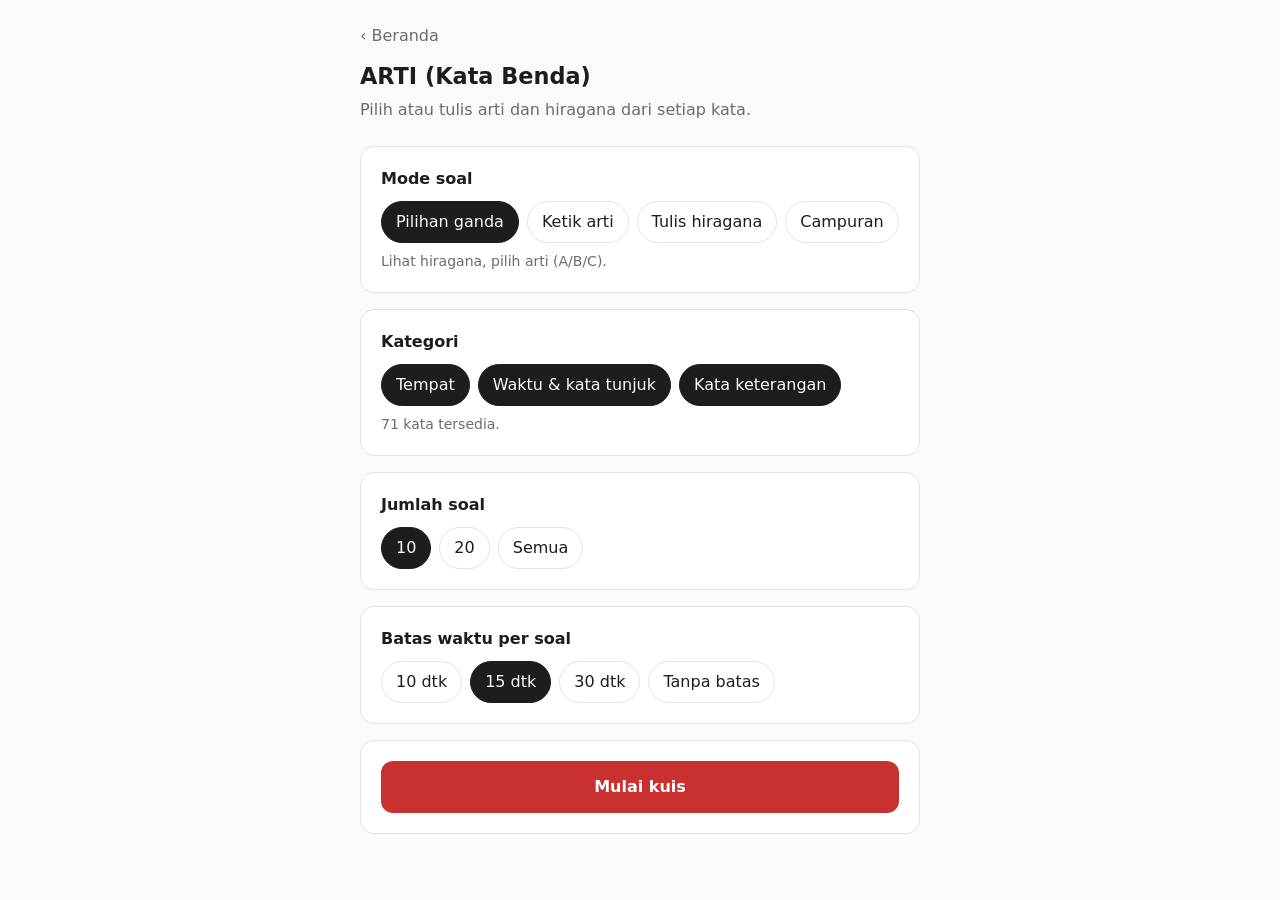
==== arti-kata-benda.html @ 3786a2e2 "Add files via upload" ====
<!DOCTYPE html>
<html lang="id">
<head>
<meta charset="utf-8">
<meta name="viewport" content="width=device-width, initial-scale=1">
<title>ARTI (Kata Benda) – Kosakata Jepang</title>
<meta name="description" content="Kuis kosakata bahasa Jepang (meishi): pilih arti yang benar, A/B/C.">
<style>
:root{--bg:#fafaf8;--surface:#fff;--ink:#1d1d1f;--mute:#6b6b70;--line:#e3e3df;--accent:#c8312f;--accent-ink:#fff;--ok:#1f7a4d;--okbg:#e5f4ec;--bad:#b3261e;--badbg:#fbe9e7}
@media (prefers-color-scheme:dark){:root{--bg:#141415;--surface:#1d1d1f;--ink:#f1f1ee;--mute:#9a9aa0;--line:#2e2e32;--accent:#e5584f;--accent-ink:#141415;--ok:#6fd3a2;--okbg:#17302457;--bad:#ff8a80;--badbg:#3a1b1a80}}
*{box-sizing:border-box}
html,body{margin:0}
body{background:var(--bg);color:var(--ink);font:16px/1.5 system-ui,-apple-system,"Segoe UI","Noto Sans JP","Hiragino Sans",sans-serif;min-height:100vh;display:flex;justify-content:center;padding:24px 16px}
main{width:100%;max-width:560px}
h1{font-size:1.4rem;margin:0 0 4px}
.sub{color:var(--mute);margin:0 0 24px}
.card{background:var(--surface);border:1px solid var(--line);border-radius:14px;padding:20px}
.card+.card{margin-top:16px}
h2{font-size:1rem;margin:0 0 10px}
.chips{display:flex;flex-wrap:wrap;gap:8px}
.chip{border:1px solid var(--line);background:transparent;color:var(--ink);border-radius:999px;padding:8px 14px;font:inherit;cursor:pointer}
.chip[aria-pressed=true]{background:var(--ink);color:var(--bg);border-color:var(--ink)}
button:focus-visible{outline:3px solid var(--accent);outline-offset:2px}
.btn{width:100%;border:0;border-radius:12px;padding:14px;font:inherit;font-weight:600;background:var(--accent);color:var(--accent-ink);cursor:pointer}
.btn.ghost{background:transparent;color:var(--ink);border:1px solid var(--line);margin-top:10px}
.btn:disabled{opacity:.4;cursor:not-allowed}
.hint{color:var(--mute);font-size:.875rem;margin:8px 0 0}
.hud{display:flex;justify-content:space-between;color:var(--mute);font-size:.9rem;margin-bottom:8px;font-variant-numeric:tabular-nums}
.bar{height:6px;background:var(--line);border-radius:3px;overflow:hidden;margin-bottom:20px}
.bar i{display:block;height:100%;width:100%;background:var(--accent);transform-origin:left;transition:transform .25s linear}
.q{font-size:2.6rem;line-height:1.25;text-align:center;margin:16px 0 28px;font-weight:600;word-break:keep-all}
.q small{display:block;font-size:.85rem;font-weight:400;color:var(--mute);margin-bottom:4px}
.opts{display:grid;gap:10px}
.opt{display:flex;gap:12px;align-items:center;text-align:left;border:1px solid var(--line);background:var(--surface);color:var(--ink);border-radius:12px;padding:14px;font:inherit;cursor:pointer}
.opt b{flex:none;width:28px;height:28px;border-radius:50%;border:1px solid var(--line);display:grid;place-items:center;font-size:.85rem}
.opt:hover:not(:disabled){border-color:var(--ink)}
.opt.ok{background:var(--okbg);border-color:var(--ok)}
.opt.bad{background:var(--badbg);border-color:var(--bad)}
.opt:disabled{cursor:default}
.fb{min-height:1.5em;margin:14px 0 0;text-align:center;font-weight:600}
.score{font-size:3.2rem;font-weight:700;text-align:center;margin:0}
.stats{display:flex;justify-content:center;gap:20px;color:var(--mute);margin:4px 0 20px;flex-wrap:wrap}
.rv{list-style:none;margin:0;padding:0}
.rv li{padding:10px 0;border-top:1px solid var(--line);display:grid;grid-template-columns:auto 1fr;gap:4px 14px}
.rv li:first-child{border-top:0}
.rv .jp{font-size:1.25rem;font-weight:600}
.rv .no{color:var(--bad)}.rv .yes{color:var(--ok)}
.rv .no,.rv .yes{font-size:.9rem;grid-column:2}
.inp{width:100%;border:1px solid var(--line);background:var(--surface);color:var(--ink);border-radius:12px;padding:14px;font:inherit;font-size:1.15rem;text-align:center}
.inp:focus-visible{outline:3px solid var(--accent);outline-offset:2px}
.inp.ok{border-color:var(--ok);background:var(--okbg)}
.inp.bad{border-color:var(--bad);background:var(--badbg)}
.row{display:grid;grid-template-columns:2fr 1fr;gap:10px;margin-top:10px}
.row .btn{margin-top:0}
.q.sm{font-size:1.7rem}
.rd{text-align:center;color:var(--mute);margin:6px 0 0}
.rd b{color:var(--ink);font-size:1.2rem;margin-right:6px}
.back{display:inline-block;color:var(--mute);text-decoration:none;margin-bottom:12px}
.back:hover{color:var(--ink)}
.back:focus-visible{outline:3px solid var(--accent);outline-offset:2px;border-radius:4px}
.hide{display:none!important}
@media (prefers-reduced-motion:reduce){.bar i{transition:none}}
</style>
</head>
<body>
<main>
  <a class="back" href="index.html">‹ Beranda</a>
  <h1>ARTI (Kata Benda)</h1>
  <p class="sub">Pilih atau tulis arti dan hiragana dari setiap kata.</p>

  <section id="menu">
    <div class="card">
      <h2>Mode soal</h2>
      <div class="chips" id="modes"></div>
      <p class="hint" id="modeHint"></p>
    </div>
    <div class="card">
      <h2>Kategori</h2>
      <div class="chips" id="cats"></div>
      <p class="hint" id="catHint"></p>
    </div>
    <div class="card">
      <h2>Jumlah soal</h2>
      <div class="chips" id="counts"></div>
    </div>
    <div class="card">
      <h2>Batas waktu per soal</h2>
      <div class="chips" id="times"></div>
    </div>
    <div class="card"><button class="btn" id="start">Mulai kuis</button></div>
  </section>

  <section id="quiz" class="hide">
    <div class="hud"><span id="prog"></span><span id="tm"></span><span id="sc"></span></div>
    <div class="bar" aria-hidden="true"><i id="bar"></i></div>
    <div class="card">
      <div class="q" id="q"></div>
      <div class="opts" id="opts"></div>
      <div id="typed" class="hide">
        <input class="inp" id="ans" type="text" autocomplete="off" autocapitalize="off" autocorrect="off" spellcheck="false" aria-label="Jawabanmu">
        <div class="row"><button class="btn" id="check">Periksa</button><button class="btn ghost" id="skip">Tidak tahu</button></div>
      </div>
      <p class="fb" id="fb" aria-live="polite"></p>
      <p class="rd" id="rd"></p>
      <button class="btn hide" id="next">Lanjut</button>
    </div>
    <p class="hint" style="text-align:center">Pilihan ganda: tekan A / B / C. Soal ketik: tekan Enter untuk memeriksa.</p>
  </section>

  <section id="result" class="hide">
    <div class="card">
      <p class="score" id="rs"></p>
      <div class="stats" id="rstats"></div>
      <button class="btn" id="retryWrong">Ulangi soal yang salah</button>
      <button class="btn ghost" id="again">Main lagi dengan pengaturan sama</button>
      <button class="btn ghost" id="toMenu">Kembali ke menu</button>
    </div>
    <div class="card" id="rvCard"><h2>Review jawaban salah</h2><ul class="rv" id="rv"></ul></div>
  </section>
</main>

<script>
// kategori|hiragana|ejaan|arti
const RAW=`T|うえ|ue|Atas
T|えき|eki|Stasiun
T|した|shita|Bawah
T|なか|naka|Tengah / dalam
T|そと|soto|Luar
T|ちかく|chikaku|Dekat
T|うけつけ|uketsuke|Resepsionis / meja penerimaan
T|うち|uchi|Rumah
T|くに|kuni|Negara
T|いま|ima|Ruang keluarga / ruang tamu
T|まえ|mae|Depan
T|うしろ|ushiro|Belakang
T|となり|tonari|Samping / sebelah
T|うみ|umi|Laut
T|みせ|mise|Toko
T|ところ|tokoro|Tempat
T|まち|machi|Kota
T|やま|yama|Gunung
T|かわ|kawa|Sungai
T|かんこく|Kankoku|Korea
T|にわ|niwa|Halaman
T|みぎ|migi|Kanan
T|ひだり|hidari|Kiri
T|あいだ|aida|Antara
T|だいどころ|daidokoro|Dapur
T|かいぎしつ|kaigishitsu|Ruang rapat
T|だいがく|daigaku|Universitas
T|がいこく|gaikoku|Luar negeri / negara asing
T|くうこう|kuukou|Bandara
T|こうえん|kouen|Taman
T|ぎんこう|ginkou|Bank
T|きっさてん|kissaten|Kafe
T|がっこう|gakkou|Sekolah
T|ゆうびんきょく|yuubinkyoku|Kantor pos
T|じゅうしょ|juusho|Alamat
T|としょかん|toshokan|Perpustakaan
T|びじゅつかん|bijutsukan|Museum seni
T|ちゅうごく|Chuugoku|Tiongkok / China
T|きょうしつ|kyoushitsu|Ruang kelas
T|しょくどう|shokudou|Kantin
T|びょういん|byouin|Rumah sakit
T|じむしょ|jimusho|Kantor
T|かいしゃ|kaisha|Perusahaan
W|ここ / そこ / あそこ|koko / soko / asoko|Di sini / di situ / di sana
W|こちら / そちら / あちら / どちら|kochira / sochira / achira / dochira|Sebelah sini / situ / sana / mana (sopan)
W|この / その / あの|kono / sono / ano|Ini / itu / itu yang jauh (diikuti kata benda)
W|これ / それ / あれ|kore / sore / are|Ini / itu / itu yang jauh (berdiri sendiri)
W|じかん|jikan|Waktu
W|あさ|asa|Pagi
W|ひる|hiru|Siang
W|よる（ばん）|yoru (ban)|Malam
W|けさ|kesa|Tadi pagi
W|こんばん|konban|Malam ini
W|おととい|ototoi|Kemarin lusa
W|きのう|kinou|Kemarin
W|きょう|kyou|Hari ini
W|あした|ashita|Besok
W|あさって|asatte|Besok lusa
W|せんしゅう|senshuu|Minggu lalu
W|こんしゅう|konshuu|Minggu ini
W|らいしゅう|raishuu|Minggu depan
W|せんげつ|sengetsu|Bulan lalu
W|こんげつ|kongetsu|Bulan ini
W|らいげつ|raigetsu|Bulan depan
W|きょねん|kyonen|Tahun lalu
W|ことし|kotoshi|Tahun ini
W|らいねん|rainen|Tahun depan
W|まいあさ|maiasa|Setiap pagi
W|まいばん|maiban|Setiap malam
W|まいにち|mainichi|Setiap hari
K|すこし|sukoshi|Sedikit`;
const CATS={T:'Tempat',W:'Waktu & kata tunjuk',K:'Kata keterangan'};
const ALL=RAW.split('\n').map(l=>{const [c,jp,rm,id]=l.split('|');return{c,jp,rm,id}});
const $=s=>document.querySelector(s);
const shuffle=a=>{a=a.slice();for(let i=a.length-1;i>0;i--){const j=Math.random()*(i+1)|0;[a[i],a[j]]=[a[j],a[i]]}return a};

const cfg={cats:new Set(['T','W','K']),count:10,time:15,mode:'mc'};
const MH={mc:'Lihat hiragana, pilih arti (A/B/C).',id:'Lihat hiragana, ketik artinya. Salah ketik satu huruf masih diterima. Waktu soal 2×.',jp:'Lihat arti, tulis hiragananya. Ketik romaji, otomatis berubah jadi hiragana. Waktu soal 2×.',mix:'Ketiga jenis soal diacak. Soal ketik mendapat waktu 2×.'};
// ==== helpers ====
const KT={};
(()=>{const R={k:'かきくけこ',s:'さしすせそ',t:'たちつてと',n:'なにぬねの',h:'はひふへほ',m:'まみむめも',r:'らりるれろ',g:'がぎぐげご',z:'ざじずぜぞ',d:'だぢづでど',b:'ばびぶべぼ',p:'ぱぴぷぺぽ',y:'や-ゆ-よ',w:'わ---を'};
'aiueo'.split('').forEach((v,x)=>KT[v]='あいうえお'[x]);
for(const c in R)[...R[c]].forEach((ch,x)=>{if(ch!=='-')KT[c+'aiueo'[x]]=ch});
const Y={ky:'き',gy:'ぎ',ny:'に',hy:'ひ',my:'み',ry:'り',by:'び',py:'ぴ',sh:'し',ch:'ち',j:'じ',sy:'し',ty:'ち',zy:'じ',jy:'じ',cy:'ち'};
for(const c in Y)[['a','ゃ'],['u','ゅ'],['o','ょ']].forEach(([v,m])=>KT[c+v]=Y[c]+m);
Object.assign(KT,{shi:'し',chi:'ち',tsu:'つ',fu:'ふ',ji:'じ'});})();
function toKana(s,final){
  s=s.toLowerCase();let out='',i=0;
  while(i<s.length){
    const c=s[i],nx=s[i+1];
    if(!/[a-z]/.test(c)){out+=c;i++;continue}
    if(nx===c&&!'aiueon'.includes(c)){out+='っ';i++;continue}
    if(c==='n'){
      if(nx==='n'){out+='ん';i+=2;continue}
      if(nx&&!'aiueoy'.includes(nx)){out+='ん';i++;continue}
      if(!nx&&final){out+='ん';i++;continue}
    }
    let m=null;
    for(let L=3;L>=1;L--){const k=s.substr(i,L);if(KT[k]){m=[k,KT[k]];break}}
    if(m){out+=m[1];i+=m[0].length}else{out+=c;i++}
  }
  return out;
}
const nId=s=>s.toLowerCase().replace(/\(.*?\)/g,' ').replace(/[^a-z0-9]+/g,' ').trim();
const lev=(a,b)=>{const d=Array.from({length:a.length+1},(_,i)=>[i]);for(let j=1;j<=b.length;j++)d[0][j]=j;for(let i=1;i<=a.length;i++)for(let j=1;j<=b.length;j++)d[i][j]=Math.min(d[i-1][j]+1,d[i][j-1]+1,d[i-1][j-1]+(a[i-1]===b[j-1]?0:1));return d[a.length][b.length]};
const okId=(raw,w)=>{const g=nId(raw);if(!g)return false;const c=[nId(w.id),...w.id.split('/').map(nId)].filter(Boolean);return c.some(x=>x===g||(x.length>=5&&lev(x,g)<=1))};
const okJp=(raw,w)=>{const g=raw.replace(/[\s\/／（）()]/g,'');if(!g)return false;const c=[w.jp.replace(/[\s\/／（）()]/g,''),...w.jp.split(/[\s\/／（）()]+/).filter(Boolean)];return c.includes(g)};
// ==== end helpers ====
let deck=[],i=0,score=0,wrong=[],locked=false,timer=null,left=0,t0=0,qStart=0,lastDeck=[];

function chips(el,items,isSel,onClick){
  el.innerHTML='';
  items.forEach(([k,label])=>{
    const b=document.createElement('button');b.className='chip';b.textContent=label;
    b.setAttribute('aria-pressed',isSel(k));
    b.onclick=()=>{onClick(k);renderMenu()};el.appendChild(b);
  });
}
function pool(){return ALL.filter(w=>cfg.cats.has(w.c))}
function renderMenu(){
  chips($('#modes'),[['mc','Pilihan ganda'],['id','Ketik arti'],['jp','Tulis hiragana'],['mix','Campuran']],k=>cfg.mode===k,k=>cfg.mode=k);
  $('#modeHint').textContent=MH[cfg.mode];
  chips($('#cats'),Object.entries(CATS),k=>cfg.cats.has(k),k=>{
    cfg.cats.has(k)?cfg.cats.delete(k):cfg.cats.add(k);
  });
  chips($('#counts'),[[10,'10'],[20,'20'],[0,'Semua']],k=>cfg.count===k,k=>cfg.count=k);
  chips($('#times'),[[10,'10 dtk'],[15,'15 dtk'],[30,'30 dtk'],[0,'Tanpa batas']],k=>cfg.time===k,k=>cfg.time=k);
  const n=pool().length;
  $('#catHint').textContent=n?`${n} kata tersedia.`:'Pilih minimal satu kategori.';
  $('#start').disabled=!n;
}
function show(id){['menu','quiz','result'].forEach(s=>$('#'+s).classList.toggle('hide',s!==id))}

function buildDeck(){
  const p=shuffle(pool());
  return cfg.count?p.slice(0,cfg.count):p;
}
function begin(d){
  deck=d;lastDeck=d;i=0;score=0;wrong=[];t0=Date.now();
  show('quiz');ask();
}
const TYPES={mc:['mc'],id:['id'],jp:['jp'],mix:['mc','id','jp']};
let curType='mc';
function ask(){
  locked=false;const w=deck[i];
  const ts=TYPES[cfg.mode];curType=ts[Math.random()*ts.length|0];
  $('#prog').textContent=`Soal ${i+1}/${deck.length}`;
  $('#sc').textContent=`Skor ${score}`;
  const q=$('#q');q.classList.toggle('sm',curType==='jp');
  const lab={mc:'Apa arti kata ini?',id:'Ketik artinya dalam bahasa Indonesia',jp:'Tulis dalam hiragana (ketik romaji, otomatis jadi kana)'}[curType];
  q.innerHTML=`<small>${lab}</small><span></span>`;q.lastChild.textContent=curType==='jp'?w.id:w.jp;
  $('#fb').textContent='';$('#fb').style.color='';$('#rd').textContent='';
  $('#next').classList.add('hide');
  const box=$('#opts'),inp=$('#ans');
  box.innerHTML='';box.classList.toggle('hide',curType!=='mc');$('#typed').classList.toggle('hide',curType==='mc');
  if(curType==='mc'){
    const others=shuffle(ALL.filter(x=>x.id!==w.id)).slice(0,2);
    shuffle([w,...others]).forEach((o,k)=>{
      const b=document.createElement('button');b.className='opt';
      b.innerHTML=`<b>${'ABC'[k]}</b><span></span>`;b.lastChild.textContent=o.id;
      b.onclick=()=>answer(b,o.id===w.id);b.dataset.ok=o.id===w.id;box.appendChild(b);
    });
  }else{
    inp.value='';inp.disabled=false;inp.className='inp';inp.lang=curType==='jp'?'ja':'id';
    $('#check').disabled=false;$('#skip').disabled=false;inp.focus();
  }
  startTimer();
}
function startTimer(){
  clearInterval(timer);qStart=Date.now();
  const bar=$('#bar'),T=cfg.time?cfg.time*(curType==='mc'?1:2):0;
  bar.style.transition='none';bar.style.transform='scaleX(1)';
  if(!T){$('#tm').textContent='';return}
  left=T;$('#tm').textContent=`${left} dtk`;
  requestAnimationFrame(()=>requestAnimationFrame(()=>{bar.style.transition=`transform ${T}s linear`;bar.style.transform='scaleX(0)'}));
  timer=setInterval(()=>{left--;$('#tm').textContent=`${Math.max(left,0)} dtk`;if(left<=0){clearInterval(timer);answer(null,false,true)}},1000);
}
function check(skip){
  if(locked)return;const w=deck[i],inp=$('#ans');
  const raw=curType==='jp'?toKana(inp.value,true):inp.value;
  if(curType==='jp')inp.value=raw;
  answer(null,!skip&&(curType==='jp'?okJp(raw,w):okId(raw,w)),false,skip?'':raw);
}
function answer(btn,ok,timeout,given){
  if(locked)return;locked=true;clearInterval(timer);
  const bar=$('#bar');bar.style.transform=getComputedStyle(bar).transform;bar.style.transition='none';
  const w=deck[i],typed=curType!=='mc';
  const g=given!==undefined?given:(btn?btn.lastChild.textContent:(typed?$('#ans').value:''));
  document.querySelectorAll('.opt').forEach(o=>{o.disabled=true;if(o.dataset.ok==='true')o.classList.add('ok')});
  if(typed){const inp=$('#ans');inp.disabled=true;inp.classList.add(ok?'ok':'bad');$('#check').disabled=true;$('#skip').disabled=true}
  const fb=$('#fb');
  if(ok){score++;fb.textContent='Benar!';fb.style.color='var(--ok)'}
  else{
    if(btn)btn.classList.add('bad');
    wrong.push({w,timeout:!!timeout,given:g,type:curType});
    fb.textContent=(timeout?'Waktu habis.':'Kurang tepat.')+(typed?` Jawaban: ${curType==='jp'?w.jp:w.id}`:'');fb.style.color='var(--bad)';
  }
  const rd=$('#rd');rd.innerHTML='<b></b><span></span>';rd.firstChild.textContent=w.jp;rd.lastChild.textContent=`Ejaan: ${w.rm} · Arti: ${w.id}`;
  $('#sc').textContent=`Skor ${score}`;
  const n=$('#next');n.textContent=i+1<deck.length?'Lanjut':'Lihat hasil';n.classList.remove('hide');n.focus();
}
function next(){ if(i+1<deck.length){i++;ask()}else finish() }
function finish(){
  clearInterval(timer);
  const pct=Math.round(score/deck.length*100),sec=Math.round((Date.now()-t0)/1000);
  $('#rs').textContent=`${score}/${deck.length}`;
  $('#rstats').innerHTML=`<span>Akurasi ${pct}%</span><span>Waktu ${Math.floor(sec/60)}m ${sec%60}d</span><span>Rata-rata ${(sec/deck.length).toFixed(1)} dtk/soal</span>`;
  const rv=$('#rv');rv.innerHTML='';
  wrong.forEach(({w,timeout,given})=>{
    const li=document.createElement('li');
    li.innerHTML='<span class="jp"></span><span class="yes"></span><span class="no"></span>';
    li.querySelector('.jp').textContent=w.jp;li.querySelector('.yes').dataset.rm=w.rm;li.querySelector('.yes').textContent=`${w.rm} · ${w.id}`;
    li.querySelector('.no').textContent=timeout?'Waktu habis':(given?`Jawabanmu: ${given}`:'Dilewati');
    rv.appendChild(li);
  });
  $('#rvCard').classList.toggle('hide',!wrong.length);
  $('#retryWrong').classList.toggle('hide',!wrong.length);
  show('result');
}
$('#start').onclick=()=>begin(buildDeck());
$('#next').onclick=next;
$('#retryWrong').onclick=()=>begin(shuffle(wrong.map(x=>x.w)));
$('#again').onclick=()=>begin(buildDeck());
$('#toMenu').onclick=()=>{show('menu')};
document.addEventListener('keydown',e=>{
  if($('#quiz').classList.contains('hide')||e.target.id==='ans')return;
  const k='abc'.indexOf(e.key.toLowerCase());
  if(curType==='mc'&&k>-1&&!locked){document.querySelectorAll('.opt')[k]?.click()}
  else if(e.key==='Enter'&&locked){e.preventDefault();next()}
});
$('#ans').addEventListener('keydown',e=>{if(e.key==='Enter'&&!e.isComposing){e.preventDefault();check()}});
$('#ans').addEventListener('input',e=>{if(curType!=='jp'||e.isComposing)return;const v=toKana(e.target.value);if(v!==e.target.value)e.target.value=v});
$('#check').onclick=()=>check();
$('#skip').onclick=()=>check(true);
renderMenu();
</script>
</body>
</html>
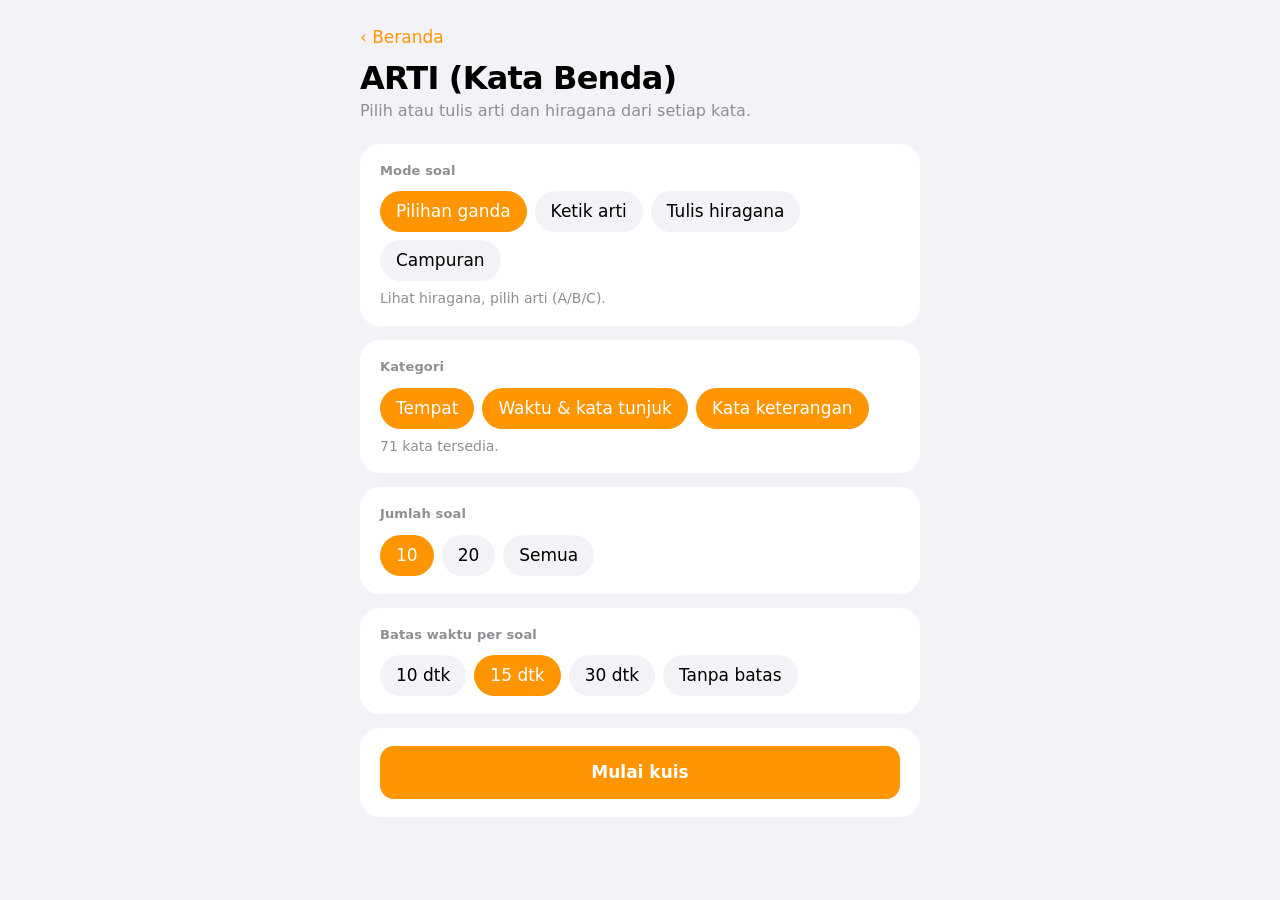
==== commit a19e98d4: "Update arti-kata-benda.html" ====
--- a/arti-kata-benda.html
+++ b/arti-kata-benda.html
@@ -2,7 +2,7 @@
 <html lang="id">
 <head>
 <meta charset="utf-8">
-<meta name="viewport" content="width=device-width, initial-scale=1">
+<meta name="viewport" content="width=device-width, initial-scale=1, viewport-fit=cover">
 <title>ARTI (Kata Benda) – Kosakata Jepang</title>
 <meta name="description" content="Kuis kosakata bahasa Jepang (meishi): pilih arti yang benar, A/B/C.">
 <style>
@@ -58,8 +58,61 @@
 .back{display:inline-block;color:var(--mute);text-decoration:none;margin-bottom:12px}
 .back:hover{color:var(--ink)}
 .back:focus-visible{outline:3px solid var(--accent);outline-offset:2px;border-radius:4px}
+.kbw{margin:8px 0 0;font-size:.85rem;color:var(--mute);text-align:center;min-height:1.3em}
+.kbw.warn{color:var(--bad);font-weight:600}
 .hide{display:none!important}
 @media (prefers-reduced-motion:reduce){.bar i{transition:none}}
+</style>
+<style>
+/* ===== Gaya iOS ===== */
+:root{--bg:#f2f2f7;--surface:#fff;--card:#fff;--ink:#000;--mute:#8e8e93;--line:rgba(60,60,67,.18);--fill:#f2f2f7;--accent:#ff9500;--accent-ink:#fff;--ok:#248a3d;--okbg:rgba(52,199,89,.16);--bad:#d70015;--badbg:rgba(255,59,48,.14);--ease:cubic-bezier(.32,.72,0,1)}
+@media (prefers-color-scheme:dark){:root{--bg:#000;--surface:#1c1c1e;--card:#1c1c1e;--ink:#fff;--mute:#8e8e93;--line:rgba(84,84,88,.6);--fill:#2c2c2e;--accent:#ff9f0a;--accent-ink:#fff;--ok:#30d158;--okbg:rgba(48,209,88,.2);--bad:#ff6961;--badbg:rgba(255,69,58,.22)}}
+body{font:17px/1.35 -apple-system,BlinkMacSystemFont,"SF Pro Text","Segoe UI","Noto Sans JP","Hiragino Sans",system-ui,sans-serif;-webkit-font-smoothing:antialiased;padding:max(20px,env(safe-area-inset-top)) 16px max(32px,env(safe-area-inset-bottom));-webkit-tap-highlight-color:transparent}
+h1{font-size:2rem;font-weight:700;letter-spacing:-.025em;line-height:1.1;animation:rise .7s var(--ease) both}
+.sub{font-size:1rem;margin-bottom:22px;animation:rise .7s var(--ease) .06s both}
+h2{font-size:.8125rem;font-weight:600;color:var(--mute);letter-spacing:.01em;margin:0 0 12px}
+h3{color:var(--mute)}
+.back{color:var(--accent);font-size:1.0625rem;margin-bottom:6px;padding:6px 0;transition:opacity .2s,transform .3s var(--ease)}
+.back:hover{color:var(--accent);opacity:.7}.back:active{opacity:.4;transform:translateX(-3px)}
+.card{border:0;border-radius:20px;padding:18px 20px;background:var(--card)}
+.card+.card{margin-top:14px}
+section:not(.hide){animation:rise .6s var(--ease) both}
+section:not(.hide)>.card{animation:rise .6s var(--ease) both}
+section:not(.hide)>.card:nth-child(2){animation-delay:.05s}section:not(.hide)>.card:nth-child(3){animation-delay:.1s}
+section:not(.hide)>.card:nth-child(4){animation-delay:.15s}section:not(.hide)>.card:nth-child(5){animation-delay:.2s}
+section:not(.hide)>.card:nth-child(6){animation-delay:.25s}section:not(.hide)>.card:nth-child(n+7){animation-delay:.3s}
+.chip{border:0;background:var(--fill);color:var(--ink);padding:9px 16px;font-weight:500;transition:background-color .25s,color .25s,transform .3s var(--ease)}
+.chip:active{transform:scale(.94)}
+.chip[aria-pressed=true]{background:var(--accent);color:var(--accent-ink);animation:pop .4s var(--ease)}
+a:focus-visible,button:focus-visible,.inp:focus-visible{outline:3px solid var(--accent);outline-offset:2px}
+.btn{border-radius:14px;padding:15px;font-weight:600;transition:transform .3s var(--ease),opacity .2s,background-color .2s}
+.btn:active:not(:disabled){transform:scale(.97);opacity:.85}
+.btn.ghost{background:color-mix(in srgb,var(--accent) 13%,transparent);color:var(--accent);border:0}
+.hint{color:var(--mute)}
+.hud{font-weight:500}
+.bar{height:5px;background:var(--fill);border-radius:3px}
+.bar i{border-radius:3px}
+.q{font-weight:700;letter-spacing:-.02em}
+.q.pop{animation:pop .45s var(--ease)}
+.inp{border:2px solid transparent;background:var(--fill);border-radius:14px;transition:border-color .2s,background-color .2s,box-shadow .2s}
+.inp:focus-visible{outline:0;border-color:var(--accent);box-shadow:0 0 0 4px color-mix(in srgb,var(--accent) 20%,transparent)}
+.inp.ok{border-color:var(--ok);background:var(--okbg);animation:pop .4s var(--ease)}
+.inp.bad{border-color:var(--bad);background:var(--badbg);animation:shake .45s}
+.cell{border:0;background:var(--fill);border-radius:12px}.cell.e{background:none}
+.pr,.rv li{border-color:var(--line)}
+.score{font-weight:700;letter-spacing:-.03em;animation:pop .6s var(--ease) both}
+.opt{border:2px solid transparent;background:var(--fill);border-radius:14px;padding:14px 16px;transition:transform .3s var(--ease),background-color .2s,border-color .2s}
+.opt b{border:0;background:var(--card);font-weight:600}
+.opt:hover:not(:disabled){border-color:transparent}
+.opt:active:not(:disabled){transform:scale(.97)}
+.opt.ok{background:var(--okbg);border-color:var(--ok);animation:pop .4s var(--ease)}
+.opt.bad{background:var(--badbg);border-color:var(--bad);animation:shake .45s}
+.fb{animation:fade .3s both}
+@keyframes rise{from{opacity:0;transform:translateY(18px)}to{opacity:1;transform:none}}
+@keyframes pop{0%{transform:scale(.88)}60%{transform:scale(1.04)}100%{transform:scale(1)}}
+@keyframes shake{0%,100%{transform:none}20%{transform:translateX(-7px)}40%{transform:translateX(6px)}60%{transform:translateX(-4px)}80%{transform:translateX(2px)}}
+@keyframes fade{from{opacity:0}to{opacity:1}}
+@media (prefers-reduced-motion:reduce){*,*::before,*::after{animation:none!important;transition:none!important}}
 </style>
 </head>
 <body>
@@ -98,6 +151,7 @@
       <div class="opts" id="opts"></div>
       <div id="typed" class="hide">
         <input class="inp" id="ans" type="text" autocomplete="off" autocapitalize="off" autocorrect="off" spellcheck="false" aria-label="Jawabanmu">
+        <p class="kbw" id="kbw" role="status"></p>
         <div class="row"><button class="btn" id="check">Periksa</button><button class="btn ghost" id="skip">Tidak tahu</button></div>
       </div>
       <p class="fb" id="fb" aria-live="polite"></p>
@@ -198,32 +252,8 @@
 const shuffle=a=>{a=a.slice();for(let i=a.length-1;i>0;i--){const j=Math.random()*(i+1)|0;[a[i],a[j]]=[a[j],a[i]]}return a};
 
 const cfg={cats:new Set(['T','W','K']),count:10,time:15,mode:'mc'};
-const MH={mc:'Lihat hiragana, pilih arti (A/B/C).',id:'Lihat hiragana, ketik artinya. Salah ketik satu huruf masih diterima. Waktu soal 2×.',jp:'Lihat arti, tulis hiragananya. Ketik romaji, otomatis berubah jadi hiragana. Waktu soal 2×.',mix:'Ketiga jenis soal diacak. Soal ketik mendapat waktu 2×.'};
+const MH={mc:'Lihat hiragana, pilih arti (A/B/C).',id:'Lihat hiragana, ketik artinya. Salah ketik satu huruf masih diterima. Waktu soal 2×.',jp:'Lihat arti, tulis hiragananya dengan keyboard bahasa Jepang. Waktu soal 2×.',mix:'Pilihan ganda dan ketik arti dulu, soal tulis hiragana dikelompokkan di akhir. Soal ketik mendapat waktu 2×.'};
 // ==== helpers ====
-const KT={};
-(()=>{const R={k:'かきくけこ',s:'さしすせそ',t:'たちつてと',n:'なにぬねの',h:'はひふへほ',m:'まみむめも',r:'らりるれろ',g:'がぎぐげご',z:'ざじずぜぞ',d:'だぢづでど',b:'ばびぶべぼ',p:'ぱぴぷぺぽ',y:'や-ゆ-よ',w:'わ---を'};
-'aiueo'.split('').forEach((v,x)=>KT[v]='あいうえお'[x]);
-for(const c in R)[...R[c]].forEach((ch,x)=>{if(ch!=='-')KT[c+'aiueo'[x]]=ch});
-const Y={ky:'き',gy:'ぎ',ny:'に',hy:'ひ',my:'み',ry:'り',by:'び',py:'ぴ',sh:'し',ch:'ち',j:'じ',sy:'し',ty:'ち',zy:'じ',jy:'じ',cy:'ち'};
-for(const c in Y)[['a','ゃ'],['u','ゅ'],['o','ょ']].forEach(([v,m])=>KT[c+v]=Y[c]+m);
-Object.assign(KT,{shi:'し',chi:'ち',tsu:'つ',fu:'ふ',ji:'じ'});})();
-function toKana(s,final){
-  s=s.toLowerCase();let out='',i=0;
-  while(i<s.length){
-    const c=s[i],nx=s[i+1];
-    if(!/[a-z]/.test(c)){out+=c;i++;continue}
-    if(nx===c&&!'aiueon'.includes(c)){out+='っ';i++;continue}
-    if(c==='n'){
-      if(nx==='n'){out+='ん';i+=2;continue}
-      if(nx&&!'aiueoy'.includes(nx)){out+='ん';i++;continue}
-      if(!nx&&final){out+='ん';i++;continue}
-    }
-    let m=null;
-    for(let L=3;L>=1;L--){const k=s.substr(i,L);if(KT[k]){m=[k,KT[k]];break}}
-    if(m){out+=m[1];i+=m[0].length}else{out+=c;i++}
-  }
-  return out;
-}
 const nId=s=>s.toLowerCase().replace(/\(.*?\)/g,' ').replace(/[^a-z0-9]+/g,' ').trim();
 const lev=(a,b)=>{const d=Array.from({length:a.length+1},(_,i)=>[i]);for(let j=1;j<=b.length;j++)d[0][j]=j;for(let i=1;i<=a.length;i++)for(let j=1;j<=b.length;j++)d[i][j]=Math.min(d[i-1][j]+1,d[i][j-1]+1,d[i-1][j-1]+(a[i-1]===b[j-1]?0:1));return d[a.length][b.length]};
 const okId=(raw,w)=>{const g=nId(raw);if(!g)return false;const c=[nId(w.id),...w.id.split('/').map(nId)].filter(Boolean);return c.some(x=>x===g||(x.length>=5&&lev(x,g)<=1))};
@@ -259,18 +289,18 @@
   return cfg.count?p.slice(0,cfg.count):p;
 }
 function begin(d){
-  deck=d;lastDeck=d;i=0;score=0;wrong=[];t0=Date.now();
+  deck=d;types=planTypes(d.length);lastDeck=d;i=0;score=0;wrong=[];t0=Date.now();
   show('quiz');ask();
 }
-const TYPES={mc:['mc'],id:['id'],jp:['jp'],mix:['mc','id','jp']};
-let curType='mc';
+let curType='mc',types=[];
+const planTypes=n=>{if(cfg.mode!=='mix')return Array(n).fill(cfg.mode);const nj=Math.round(n/3);return shuffle(Array.from({length:n-nj},(_,k)=>k%2?'id':'mc')).concat(Array(nj).fill('jp'))};
 function ask(){
   locked=false;const w=deck[i];
-  const ts=TYPES[cfg.mode];curType=ts[Math.random()*ts.length|0];
+  curType=types[i];
   $('#prog').textContent=`Soal ${i+1}/${deck.length}`;
   $('#sc').textContent=`Skor ${score}`;
   const q=$('#q');q.classList.toggle('sm',curType==='jp');
-  const lab={mc:'Apa arti kata ini?',id:'Ketik artinya dalam bahasa Indonesia',jp:'Tulis dalam hiragana (ketik romaji, otomatis jadi kana)'}[curType];
+  const lab={mc:'Apa arti kata ini?',id:'Ketik artinya dalam bahasa Indonesia',jp:'Tulis dalam hiragana (pakai keyboard bahasa Jepang)'}[curType];
   q.innerHTML=`<small>${lab}</small><span></span>`;q.lastChild.textContent=curType==='jp'?w.id:w.jp;
   $('#fb').textContent='';$('#fb').style.color='';$('#rd').textContent='';
   $('#next').classList.add('hide');
@@ -284,7 +314,7 @@
       b.onclick=()=>answer(b,o.id===w.id);b.dataset.ok=o.id===w.id;box.appendChild(b);
     });
   }else{
-    inp.value='';inp.disabled=false;inp.className='inp';inp.lang=curType==='jp'?'ja':'id';
+    inp.value='';inp.disabled=false;inp.className='inp';inp.lang=curType==='jp'?'ja':'id';kbNote(false);
     $('#check').disabled=false;$('#skip').disabled=false;inp.focus();
   }
   startTimer();
@@ -298,10 +328,17 @@
   requestAnimationFrame(()=>requestAnimationFrame(()=>{bar.style.transition=`transform ${T}s linear`;bar.style.transform='scaleX(0)'}));
   timer=setInterval(()=>{left--;$('#tm').textContent=`${Math.max(left,0)} dtk`;if(left<=0){clearInterval(timer);answer(null,false,true)}},1000);
 }
+const kbBad=v=>curType==='jp'?/[A-Za-z]/.test(v):/[^\x00-\x7f]/.test(v);
+function kbNote(warn){
+  const el=$('#kbw');el.classList.toggle('warn',!!warn);
+  el.textContent=curType==='jp'
+    ?(warn?'Terdeteksi huruf latin. Ganti keyboard ke bahasa Jepang, lalu ketik ulang.':'Pakai keyboard bahasa Jepang dan ketik dalam hiragana.')
+    :(warn?'Terdeteksi huruf Jepang. Ganti keyboard ke huruf latin, lalu ketik ulang.':'Pakai keyboard huruf latin (bukan keyboard Jepang).');
+}
 function check(skip){
   if(locked)return;const w=deck[i],inp=$('#ans');
-  const raw=curType==='jp'?toKana(inp.value,true):inp.value;
-  if(curType==='jp')inp.value=raw;
+  const raw=inp.value.trim();
+  if(!skip&&kbBad(raw)){kbNote(true);inp.focus();return}
   answer(null,!skip&&(curType==='jp'?okJp(raw,w):okId(raw,w)),false,skip?'':raw);
 }
 function answer(btn,ok,timeout,given){
@@ -351,11 +388,17 @@
   if(curType==='mc'&&k>-1&&!locked){document.querySelectorAll('.opt')[k]?.click()}
   else if(e.key==='Enter'&&locked){e.preventDefault();next()}
 });
-$('#ans').addEventListener('keydown',e=>{if(e.key==='Enter'&&!e.isComposing){e.preventDefault();check()}});
-$('#ans').addEventListener('input',e=>{if(curType!=='jp'||e.isComposing)return;const v=toKana(e.target.value);if(v!==e.target.value)e.target.value=v});
+$('#ans').addEventListener('keydown',e=>{if(e.key==='Enter'&&!e.isComposing&&e.keyCode!==229){e.preventDefault();check()}});
+$('#ans').addEventListener('input',e=>{if(!e.isComposing)kbNote(kbBad(e.target.value))});
+$('#ans').addEventListener('compositionend',e=>kbNote(kbBad(e.target.value)));
 $('#check').onclick=()=>check();
 $('#skip').onclick=()=>check(true);
 renderMenu();
 </script>
+<script>
+(function(){var q=document.getElementById('q');if(!q)return;
+new MutationObserver(function(){q.classList.remove('pop');void q.offsetWidth;q.classList.add('pop')}).observe(q,{childList:true,characterData:true,subtree:true});})();
+</script>
+
 </body>
 </html>
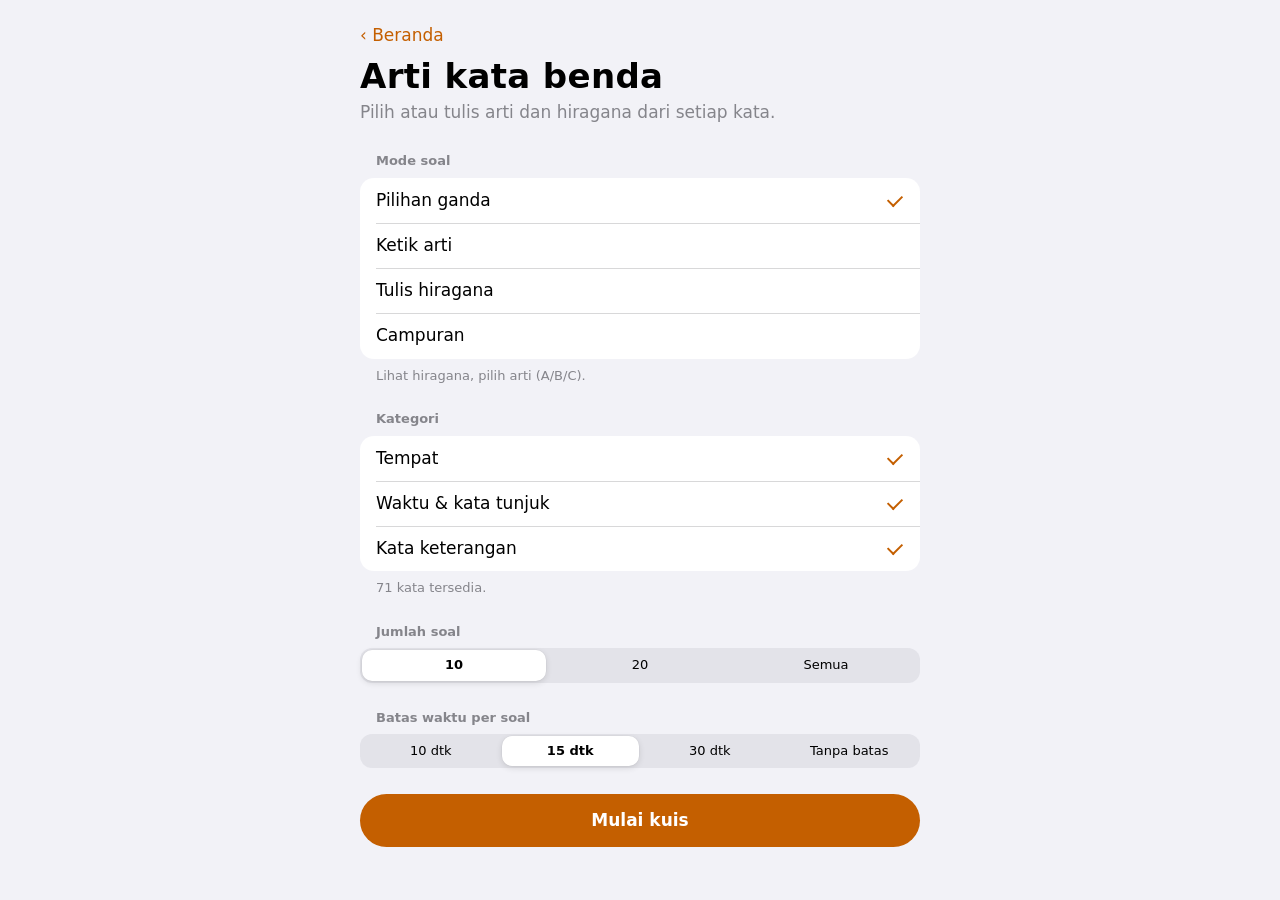
==== commit a76a184c: "Add files via upload" ====
--- a/arti-kata-benda.html
+++ b/arti-kata-benda.html
@@ -3,122 +3,17 @@
 <head>
 <meta charset="utf-8">
 <meta name="viewport" content="width=device-width, initial-scale=1, viewport-fit=cover">
-<title>ARTI (Kata Benda) – Kosakata Jepang</title>
+<title>Arti kata benda – Kosakata Jepang</title>
 <meta name="description" content="Kuis kosakata bahasa Jepang (meishi): pilih arti yang benar, A/B/C.">
-<style>
-:root{--bg:#fafaf8;--surface:#fff;--ink:#1d1d1f;--mute:#6b6b70;--line:#e3e3df;--accent:#c8312f;--accent-ink:#fff;--ok:#1f7a4d;--okbg:#e5f4ec;--bad:#b3261e;--badbg:#fbe9e7}
-@media (prefers-color-scheme:dark){:root{--bg:#141415;--surface:#1d1d1f;--ink:#f1f1ee;--mute:#9a9aa0;--line:#2e2e32;--accent:#e5584f;--accent-ink:#141415;--ok:#6fd3a2;--okbg:#17302457;--bad:#ff8a80;--badbg:#3a1b1a80}}
-*{box-sizing:border-box}
-html,body{margin:0}
-body{background:var(--bg);color:var(--ink);font:16px/1.5 system-ui,-apple-system,"Segoe UI","Noto Sans JP","Hiragino Sans",sans-serif;min-height:100vh;display:flex;justify-content:center;padding:24px 16px}
-main{width:100%;max-width:560px}
-h1{font-size:1.4rem;margin:0 0 4px}
-.sub{color:var(--mute);margin:0 0 24px}
-.card{background:var(--surface);border:1px solid var(--line);border-radius:14px;padding:20px}
-.card+.card{margin-top:16px}
-h2{font-size:1rem;margin:0 0 10px}
-.chips{display:flex;flex-wrap:wrap;gap:8px}
-.chip{border:1px solid var(--line);background:transparent;color:var(--ink);border-radius:999px;padding:8px 14px;font:inherit;cursor:pointer}
-.chip[aria-pressed=true]{background:var(--ink);color:var(--bg);border-color:var(--ink)}
-button:focus-visible{outline:3px solid var(--accent);outline-offset:2px}
-.btn{width:100%;border:0;border-radius:12px;padding:14px;font:inherit;font-weight:600;background:var(--accent);color:var(--accent-ink);cursor:pointer}
-.btn.ghost{background:transparent;color:var(--ink);border:1px solid var(--line);margin-top:10px}
-.btn:disabled{opacity:.4;cursor:not-allowed}
-.hint{color:var(--mute);font-size:.875rem;margin:8px 0 0}
-.hud{display:flex;justify-content:space-between;color:var(--mute);font-size:.9rem;margin-bottom:8px;font-variant-numeric:tabular-nums}
-.bar{height:6px;background:var(--line);border-radius:3px;overflow:hidden;margin-bottom:20px}
-.bar i{display:block;height:100%;width:100%;background:var(--accent);transform-origin:left;transition:transform .25s linear}
-.q{font-size:2.6rem;line-height:1.25;text-align:center;margin:16px 0 28px;font-weight:600;word-break:keep-all}
-.q small{display:block;font-size:.85rem;font-weight:400;color:var(--mute);margin-bottom:4px}
-.opts{display:grid;gap:10px}
-.opt{display:flex;gap:12px;align-items:center;text-align:left;border:1px solid var(--line);background:var(--surface);color:var(--ink);border-radius:12px;padding:14px;font:inherit;cursor:pointer}
-.opt b{flex:none;width:28px;height:28px;border-radius:50%;border:1px solid var(--line);display:grid;place-items:center;font-size:.85rem}
-.opt:hover:not(:disabled){border-color:var(--ink)}
-.opt.ok{background:var(--okbg);border-color:var(--ok)}
-.opt.bad{background:var(--badbg);border-color:var(--bad)}
-.opt:disabled{cursor:default}
-.fb{min-height:1.5em;margin:14px 0 0;text-align:center;font-weight:600}
-.score{font-size:3.2rem;font-weight:700;text-align:center;margin:0}
-.stats{display:flex;justify-content:center;gap:20px;color:var(--mute);margin:4px 0 20px;flex-wrap:wrap}
-.rv{list-style:none;margin:0;padding:0}
-.rv li{padding:10px 0;border-top:1px solid var(--line);display:grid;grid-template-columns:auto 1fr;gap:4px 14px}
-.rv li:first-child{border-top:0}
-.rv .jp{font-size:1.25rem;font-weight:600}
-.rv .no{color:var(--bad)}.rv .yes{color:var(--ok)}
-.rv .no,.rv .yes{font-size:.9rem;grid-column:2}
-.inp{width:100%;border:1px solid var(--line);background:var(--surface);color:var(--ink);border-radius:12px;padding:14px;font:inherit;font-size:1.15rem;text-align:center}
-.inp:focus-visible{outline:3px solid var(--accent);outline-offset:2px}
-.inp.ok{border-color:var(--ok);background:var(--okbg)}
-.inp.bad{border-color:var(--bad);background:var(--badbg)}
-.row{display:grid;grid-template-columns:2fr 1fr;gap:10px;margin-top:10px}
-.row .btn{margin-top:0}
-.q.sm{font-size:1.7rem}
-.rd{text-align:center;color:var(--mute);margin:6px 0 0}
-.rd b{color:var(--ink);font-size:1.2rem;margin-right:6px}
-.back{display:inline-block;color:var(--mute);text-decoration:none;margin-bottom:12px}
-.back:hover{color:var(--ink)}
-.back:focus-visible{outline:3px solid var(--accent);outline-offset:2px;border-radius:4px}
-.kbw{margin:8px 0 0;font-size:.85rem;color:var(--mute);text-align:center;min-height:1.3em}
-.kbw.warn{color:var(--bad);font-weight:600}
-.hide{display:none!important}
-@media (prefers-reduced-motion:reduce){.bar i{transition:none}}
-</style>
-<style>
-/* ===== Gaya iOS ===== */
-:root{--bg:#f2f2f7;--surface:#fff;--card:#fff;--ink:#000;--mute:#8e8e93;--line:rgba(60,60,67,.18);--fill:#f2f2f7;--accent:#ff9500;--accent-ink:#fff;--ok:#248a3d;--okbg:rgba(52,199,89,.16);--bad:#d70015;--badbg:rgba(255,59,48,.14);--ease:cubic-bezier(.32,.72,0,1)}
-@media (prefers-color-scheme:dark){:root{--bg:#000;--surface:#1c1c1e;--card:#1c1c1e;--ink:#fff;--mute:#8e8e93;--line:rgba(84,84,88,.6);--fill:#2c2c2e;--accent:#ff9f0a;--accent-ink:#fff;--ok:#30d158;--okbg:rgba(48,209,88,.2);--bad:#ff6961;--badbg:rgba(255,69,58,.22)}}
-body{font:17px/1.35 -apple-system,BlinkMacSystemFont,"SF Pro Text","Segoe UI","Noto Sans JP","Hiragino Sans",system-ui,sans-serif;-webkit-font-smoothing:antialiased;padding:max(20px,env(safe-area-inset-top)) 16px max(32px,env(safe-area-inset-bottom));-webkit-tap-highlight-color:transparent}
-h1{font-size:2rem;font-weight:700;letter-spacing:-.025em;line-height:1.1;animation:rise .7s var(--ease) both}
-.sub{font-size:1rem;margin-bottom:22px;animation:rise .7s var(--ease) .06s both}
-h2{font-size:.8125rem;font-weight:600;color:var(--mute);letter-spacing:.01em;margin:0 0 12px}
-h3{color:var(--mute)}
-.back{color:var(--accent);font-size:1.0625rem;margin-bottom:6px;padding:6px 0;transition:opacity .2s,transform .3s var(--ease)}
-.back:hover{color:var(--accent);opacity:.7}.back:active{opacity:.4;transform:translateX(-3px)}
-.card{border:0;border-radius:20px;padding:18px 20px;background:var(--card)}
-.card+.card{margin-top:14px}
-section:not(.hide){animation:rise .6s var(--ease) both}
-section:not(.hide)>.card{animation:rise .6s var(--ease) both}
-section:not(.hide)>.card:nth-child(2){animation-delay:.05s}section:not(.hide)>.card:nth-child(3){animation-delay:.1s}
-section:not(.hide)>.card:nth-child(4){animation-delay:.15s}section:not(.hide)>.card:nth-child(5){animation-delay:.2s}
-section:not(.hide)>.card:nth-child(6){animation-delay:.25s}section:not(.hide)>.card:nth-child(n+7){animation-delay:.3s}
-.chip{border:0;background:var(--fill);color:var(--ink);padding:9px 16px;font-weight:500;transition:background-color .25s,color .25s,transform .3s var(--ease)}
-.chip:active{transform:scale(.94)}
-.chip[aria-pressed=true]{background:var(--accent);color:var(--accent-ink);animation:pop .4s var(--ease)}
-a:focus-visible,button:focus-visible,.inp:focus-visible{outline:3px solid var(--accent);outline-offset:2px}
-.btn{border-radius:14px;padding:15px;font-weight:600;transition:transform .3s var(--ease),opacity .2s,background-color .2s}
-.btn:active:not(:disabled){transform:scale(.97);opacity:.85}
-.btn.ghost{background:color-mix(in srgb,var(--accent) 13%,transparent);color:var(--accent);border:0}
-.hint{color:var(--mute)}
-.hud{font-weight:500}
-.bar{height:5px;background:var(--fill);border-radius:3px}
-.bar i{border-radius:3px}
-.q{font-weight:700;letter-spacing:-.02em}
-.q.pop{animation:pop .45s var(--ease)}
-.inp{border:2px solid transparent;background:var(--fill);border-radius:14px;transition:border-color .2s,background-color .2s,box-shadow .2s}
-.inp:focus-visible{outline:0;border-color:var(--accent);box-shadow:0 0 0 4px color-mix(in srgb,var(--accent) 20%,transparent)}
-.inp.ok{border-color:var(--ok);background:var(--okbg);animation:pop .4s var(--ease)}
-.inp.bad{border-color:var(--bad);background:var(--badbg);animation:shake .45s}
-.cell{border:0;background:var(--fill);border-radius:12px}.cell.e{background:none}
-.pr,.rv li{border-color:var(--line)}
-.score{font-weight:700;letter-spacing:-.03em;animation:pop .6s var(--ease) both}
-.opt{border:2px solid transparent;background:var(--fill);border-radius:14px;padding:14px 16px;transition:transform .3s var(--ease),background-color .2s,border-color .2s}
-.opt b{border:0;background:var(--card);font-weight:600}
-.opt:hover:not(:disabled){border-color:transparent}
-.opt:active:not(:disabled){transform:scale(.97)}
-.opt.ok{background:var(--okbg);border-color:var(--ok);animation:pop .4s var(--ease)}
-.opt.bad{background:var(--badbg);border-color:var(--bad);animation:shake .45s}
-.fb{animation:fade .3s both}
-@keyframes rise{from{opacity:0;transform:translateY(18px)}to{opacity:1;transform:none}}
-@keyframes pop{0%{transform:scale(.88)}60%{transform:scale(1.04)}100%{transform:scale(1)}}
-@keyframes shake{0%,100%{transform:none}20%{transform:translateX(-7px)}40%{transform:translateX(6px)}60%{transform:translateX(-4px)}80%{transform:translateX(2px)}}
-@keyframes fade{from{opacity:0}to{opacity:1}}
-@media (prefers-reduced-motion:reduce){*,*::before,*::after{animation:none!important;transition:none!important}}
-</style>
+<link rel="stylesheet" href="ios.css">
+<style>:root{--accent:#c45f00;--accent-ink:#fff}@media (prefers-color-scheme:dark){:root{--accent:#ff9f0a;--accent-ink:#000}}</style>
+<meta name="theme-color" content="#f2f2f7" media="(prefers-color-scheme: light)">
+<meta name="theme-color" content="#000000" media="(prefers-color-scheme: dark)">
 </head>
 <body>
 <main>
   <a class="back" href="index.html">‹ Beranda</a>
-  <h1>ARTI (Kata Benda)</h1>
+  <h1>Arti kata benda</h1>
   <p class="sub">Pilih atau tulis arti dan hiragana dari setiap kata.</p>
 
   <section id="menu">
@@ -395,10 +290,5 @@
 $('#skip').onclick=()=>check(true);
 renderMenu();
 </script>
-<script>
-(function(){var q=document.getElementById('q');if(!q)return;
-new MutationObserver(function(){q.classList.remove('pop');void q.offsetWidth;q.classList.add('pop')}).observe(q,{childList:true,characterData:true,subtree:true});})();
-</script>
-
 </body>
 </html>
--- a/ios.css
+++ b/ios.css
@@ -0,0 +1,143 @@
+/* Gaya bersama halaman latihan. Warna aksen diatur per halaman lewat --accent. */
+:root{
+  --bg:#f2f2f7;--card:#fff;--surface:#fff;--ink:#000;
+  --mute:rgba(60,60,67,.6);--line:rgba(60,60,67,.2);
+  --fill:rgba(118,118,128,.12);--thumb:#fff;--accent-ink:#fff;
+  --ok:#248a3d;--okbg:rgba(52,199,89,.16);--bad:#d70015;--badbg:rgba(255,59,48,.14);
+  --ease:cubic-bezier(.32,.72,0,1);color-scheme:light dark;
+}
+@media (prefers-color-scheme:dark){:root{
+  --bg:#000;--card:#1c1c1e;--surface:#1c1c1e;--ink:#fff;
+  --mute:rgba(235,235,245,.6);--line:rgba(84,84,88,.65);
+  --fill:rgba(118,118,128,.24);--thumb:#636366;
+  --ok:#30d158;--okbg:rgba(48,209,88,.2);--bad:#ff6961;--badbg:rgba(255,69,58,.22);
+}}
+*{box-sizing:border-box;-webkit-tap-highlight-color:transparent}
+html,body{margin:0}
+html{-webkit-text-size-adjust:100%}
+body{
+  background:var(--bg);color:var(--ink);min-height:100vh;
+  font:17px/1.35 -apple-system,BlinkMacSystemFont,"SF Pro Text","Segoe UI","Noto Sans JP","Hiragino Sans",system-ui,sans-serif;
+  -webkit-font-smoothing:antialiased;
+  display:flex;justify-content:center;
+  padding:max(16px,env(safe-area-inset-top)) 16px max(32px,env(safe-area-inset-bottom));
+}
+main{width:100%;max-width:560px}
+.hide{display:none!important}
+a:focus-visible,button:focus-visible,.inp:focus-visible{outline:3px solid color-mix(in srgb,var(--accent) 55%,transparent);outline-offset:2px}
+
+/* Judul besar */
+.back{display:inline-block;color:var(--accent);text-decoration:none;padding:8px 0;margin-bottom:2px}
+.back:active{opacity:.4}
+h1{margin:0;font-size:34px;line-height:1.12;font-weight:700;letter-spacing:.01em}
+.sub{margin:6px 0 28px;color:var(--mute)}
+
+/* Judul bagian dan catatan kaki, di luar kartu seperti Pengaturan iOS */
+h2{margin:0 0 8px;font-size:13px;font-weight:600;color:var(--mute)}
+h3{margin:20px 0 6px;font-size:15px;font-weight:600}
+.hint{margin:8px 0 0;font-size:13px;color:var(--mute)}
+#menu>.card{background:none;padding:0;border-radius:0}
+#menu>.card+.card{margin-top:26px}
+#menu>.card>h2{margin-left:16px}
+#menu>.card>.hint{margin:8px 16px 0}
+
+/* Kartu isi */
+.card{background:var(--card);border-radius:22px;padding:20px}
+.card+.card{margin-top:14px}
+.mat h2{margin-bottom:8px;font-size:20px;font-weight:700;color:var(--ink)}
+.mat p{margin:8px 0}
+.rules{margin:8px 0;padding-left:20px}
+.rules li{margin:6px 0}
+
+/* Pilihan: segmented control */
+.chips{display:flex;gap:2px;padding:2px;background:var(--fill);border-radius:12px}
+.chip{
+  flex:1;min-width:0;border:0;border-radius:10px;background:none;color:var(--ink);
+  padding:7px 6px;font:inherit;font-size:13px;font-weight:500;line-height:1.25;text-wrap:balance;cursor:pointer;
+  transition:background-color .2s,box-shadow .2s;
+}
+.chip[aria-pressed=true]{background:var(--thumb);font-weight:600;box-shadow:0 2px 6px rgba(0,0,0,.12),0 0 0 .5px rgba(0,0,0,.04)}
+
+/* Pilihan dengan label panjang: daftar centang */
+#modes,#cats{display:block;padding:0;background:var(--card);border-radius:14px;overflow:hidden}
+#modes .chip,#cats .chip{
+  position:relative;display:flex;align-items:center;justify-content:space-between;gap:12px;width:100%;
+  padding:12px 16px;border-radius:0;font-size:17px;font-weight:400;text-align:left;box-shadow:none;
+}
+#modes .chip[aria-pressed=true],#cats .chip[aria-pressed=true]{background:none;box-shadow:none;font-weight:400}
+#modes .chip+.chip::before,#cats .chip+.chip::before{content:"";position:absolute;top:0;left:16px;right:0;height:.5px;background:var(--line)}
+#modes .chip[aria-pressed=true]::after,#cats .chip[aria-pressed=true]::after{
+  content:"";flex:none;width:12px;height:7px;margin-right:2px;
+  border-left:2.5px solid var(--accent);border-bottom:2.5px solid var(--accent);transform:rotate(-45deg) translate(1px,-1px);
+}
+.chip:focus-visible{outline-offset:-2px}
+
+/* Tombol */
+.btn{
+  display:block;width:100%;border:0;border-radius:999px;padding:15px;
+  font:inherit;font-weight:600;background:var(--accent);color:var(--accent-ink);cursor:pointer;
+  transition:opacity .15s,transform .25s var(--ease);
+}
+.btn:active:not(:disabled){opacity:.8;transform:scale(.98)}
+.btn:disabled{opacity:.35;cursor:default}
+.btn.ghost{margin-top:10px;background:color-mix(in srgb,var(--accent) 14%,transparent);color:var(--accent)}
+.btn+.btn{margin-top:10px}
+.row{display:grid;grid-template-columns:2fr 1fr;gap:10px;margin-top:10px}
+.row .btn{margin-top:0}
+
+/* Kuis */
+.hud{display:flex;justify-content:space-between;margin:0 4px 8px;font-size:15px;color:var(--mute);font-variant-numeric:tabular-nums}
+.bar{height:4px;margin-bottom:18px;border-radius:2px;background:var(--fill);overflow:hidden}
+.bar i{display:block;height:100%;width:100%;background:var(--accent);transform-origin:left;transition:transform .25s linear}
+.q{margin:14px 0 26px;text-align:center;font-size:2.6rem;line-height:1.25;font-weight:700;word-break:keep-all}
+.q.sm{font-size:1.7rem}
+.q small{display:block;margin-bottom:6px;font-size:14px;font-weight:400;color:var(--mute)}
+.opts{display:block;border-radius:14px;overflow:hidden;background:var(--fill)}
+.opt{
+  position:relative;display:flex;align-items:center;gap:12px;width:100%;padding:14px 16px;
+  border:0;border-radius:0;background:none;color:var(--ink);font:inherit;text-align:left;cursor:pointer;
+  transition:background-color .15s;
+}
+.opt+.opt::before{content:"";position:absolute;top:0;left:54px;right:0;height:.5px;background:var(--line)}
+.opt b{flex:none;width:26px;height:26px;border-radius:50%;display:grid;place-items:center;background:var(--card);color:var(--mute);font-size:13px;font-weight:600}
+.opt:active:not(:disabled){background:var(--line)}
+.opt:disabled{cursor:default}
+.opt.ok{background:var(--okbg)}
+.opt.ok b{background:var(--ok);color:#fff}
+.opt.bad{background:var(--badbg);animation:shake .4s}
+.opt.bad b{background:var(--bad);color:#fff}
+.opt:focus-visible{outline-offset:-3px}
+.inp{width:100%;padding:14px;border:2px solid transparent;border-radius:14px;background:var(--fill);color:var(--ink);font:inherit;font-size:1.2rem;text-align:center;transition:border-color .2s,background-color .2s}
+.inp:focus-visible{outline:0;border-color:var(--accent)}
+.inp.ok{border-color:var(--ok);background:var(--okbg)}
+.inp.bad{border-color:var(--bad);background:var(--badbg);animation:shake .4s}
+.kbw{min-height:1.3em;margin:8px 0 0;text-align:center;font-size:13px;color:var(--mute)}
+.kbw.warn{color:var(--bad);font-weight:600}
+.fb{min-height:1.5em;margin:14px 0 0;text-align:center;font-size:15px;font-weight:600}
+.rd{margin:6px 0 12px;text-align:center;color:var(--mute)}
+.rd b{margin-right:6px;font-size:1.2rem;color:var(--ink)}
+
+/* Hasil */
+.score{margin:0;text-align:center;font-size:3.4rem;line-height:1.1;font-weight:700;letter-spacing:-.02em}
+.stats{display:flex;flex-wrap:wrap;justify-content:center;gap:4px 18px;margin:6px 0 20px;font-size:15px;color:var(--mute)}
+.rv{list-style:none;margin:0;padding:0}
+.rv li{display:grid;grid-template-columns:auto 1fr;gap:4px 14px;padding:11px 0;border-top:.5px solid var(--line)}
+.rv li:first-child{border-top:0}
+.rv .jp{font-size:1.25rem;font-weight:600}
+.rv .yes{color:var(--ok)}
+.rv .no{color:var(--bad)}
+.rv .no,.rv .yes{grid-column:2;font-size:15px}
+
+/* Tabel huruf di halaman materi */
+.grid{display:grid;grid-template-columns:repeat(var(--c,5),1fr);gap:6px;margin:12px 0}
+.cell{padding:8px 2px;border-radius:12px;background:var(--fill);text-align:center}
+.cell.e{background:none}
+.cell b{display:block;font-size:1.5rem;font-weight:600}
+.cell span{font-size:.8rem;color:var(--mute)}
+.pr{display:grid;grid-template-columns:1fr auto 1fr;gap:8px;align-items:center;padding:8px 0;border-top:.5px solid var(--line);text-align:center}
+.pr b{font-size:1.4rem;letter-spacing:.12em;font-weight:600}
+.pr small{display:block;font-size:.75rem;color:var(--mute)}
+
+/* Gerak hanya untuk jawaban salah */
+@keyframes shake{0%,100%{transform:none}25%{transform:translateX(-6px)}50%{transform:translateX(5px)}75%{transform:translateX(-3px)}}
+@media (prefers-reduced-motion:reduce){*,*::before,*::after{animation:none!important;transition:none!important}}
